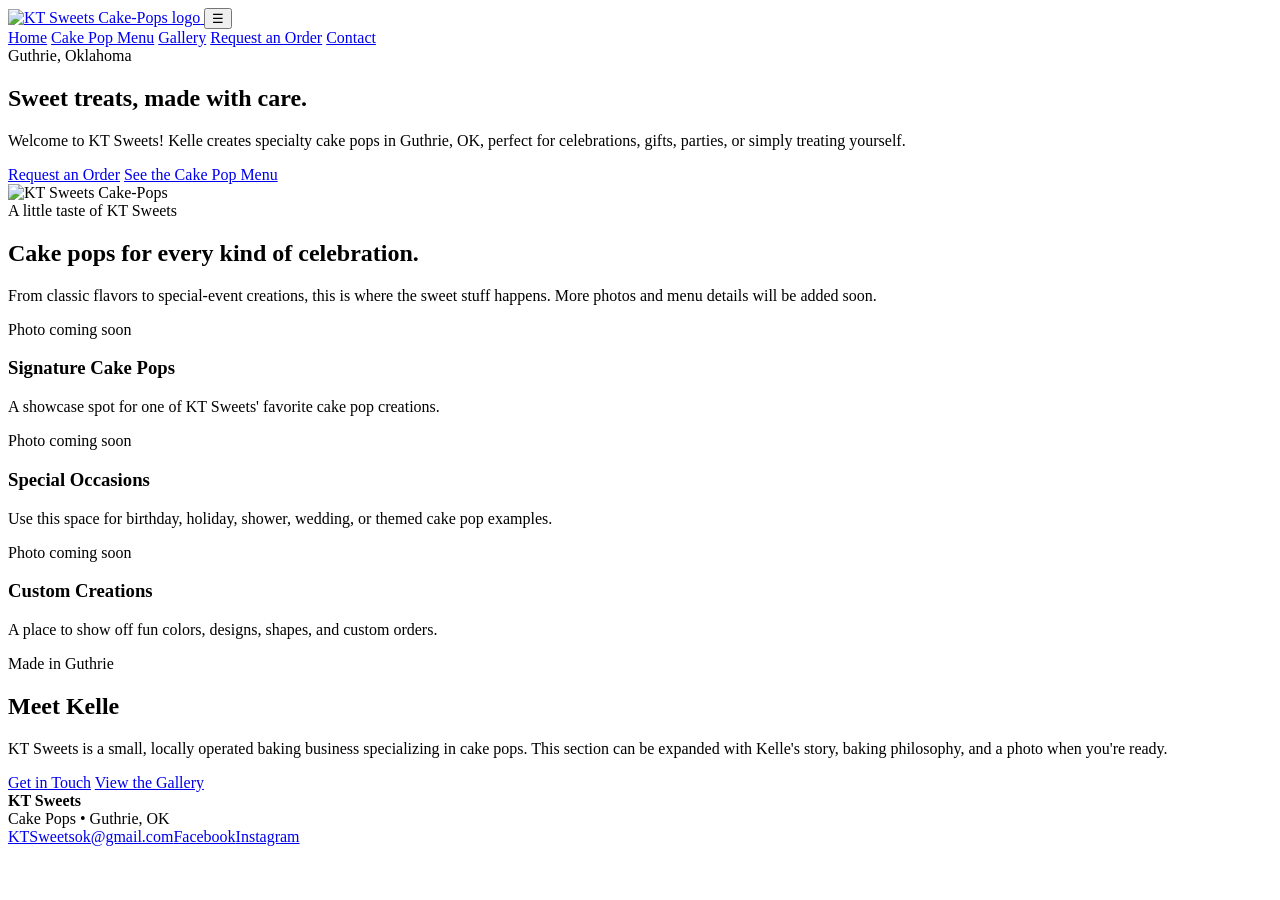
==== index.html @ f4d9c0a3 "Add files via upload" ====
<!doctype html>
<html lang="en">
<head>
<meta charset="utf-8">
<meta name="viewport" content="width=device-width, initial-scale=1">
<title>KT Sweets | Cake Pops in Guthrie, OK</title>
<meta name="description" content="KT Sweets is a small cake pop business in Guthrie, Oklahoma, operated by Kelle.">
<link rel="icon" href="assets/kt-sweets-logo.png">
<link rel="stylesheet" href="css/style.css">
</head>
<body>
<header>
  <div class="container nav">
    <a class="brand" href="index.html" aria-label="KT Sweets home">
      <img src="assets/kt-sweets-logo.png" alt="KT Sweets Cake-Pops logo">
    </a>
    <button class="menu-toggle" aria-label="Open navigation" aria-expanded="false">☰</button>
    <nav class="nav-links" aria-label="Main navigation">
      <a class="active" href="index.html">Home</a>
      <a href="menu.html">Cake Pop Menu</a>
      <a href="gallery.html">Gallery</a>
      <a href="order.html">Request an Order</a>
      <a href="contact.html">Contact</a>
    </nav>
  </div>
</header>

<main>
<section class="hero">
  <div class="container hero-grid">
    <div>
      <span class="kicker">Guthrie, Oklahoma</span>
      <h1>Sweet treats, <span class="script">made with care.</span></h1>
      <p>Welcome to KT Sweets! Kelle creates specialty cake pops in Guthrie, OK, perfect for celebrations, gifts, parties, or simply treating yourself.</p>
      <div class="buttons">
        <a class="btn" href="order.html">Request an Order</a>
        <a class="btn secondary" href="menu.html">See the Cake Pop Menu</a>
      </div>
    </div>
    <img class="hero-logo" src="assets/kt-sweets-logo.png" alt="KT Sweets Cake-Pops">
  </div>
</section>

<section class="section">
  <div class="container">
    <div class="section-head">
      <span class="kicker">A little taste of KT Sweets</span>
      <h2>Cake pops for every kind of celebration.</h2>
      <p>From classic flavors to special-event creations, this is where the sweet stuff happens. More photos and menu details will be added soon.</p>
    </div>
    <div class="cards">
      <article class="card">
        <div class="photo-placeholder"><span>Photo coming soon</span></div>
        <h3>Signature Cake Pops</h3>
        <p>A showcase spot for one of KT Sweets' favorite cake pop creations.</p>
      </article>
      <article class="card">
        <div class="photo-placeholder"><span>Photo coming soon</span></div>
        <h3>Special Occasions</h3>
        <p>Use this space for birthday, holiday, shower, wedding, or themed cake pop examples.</p>
      </article>
      <article class="card">
        <div class="photo-placeholder"><span>Photo coming soon</span></div>
        <h3>Custom Creations</h3>
        <p>A place to show off fun colors, designs, shapes, and custom orders.</p>
      </article>
    </div>
  </div>
</section>

<section class="section alt">
  <div class="container">
    <div class="section-head">
      <span class="kicker">Made in Guthrie</span>
      <h2>Meet Kelle</h2>
      <p>KT Sweets is a small, locally operated baking business specializing in cake pops. This section can be expanded with Kelle's story, baking philosophy, and a photo when you're ready.</p>
      <div class="buttons" style="justify-content:center">
        <a class="btn" href="contact.html">Get in Touch</a>
        <a class="btn secondary" href="gallery.html">View the Gallery</a>
      </div>
    </div>
  </div>
</section>
</main>

<footer>
  <div class="container footer-inner">
    <div><strong>KT Sweets</strong><br><span class="small">Cake Pops • Guthrie, OK</span></div>
    <div class="footer-links"><a href="mailto:KTSweetsok@gmail.com">KTSweetsok@gmail.com</a><a href="https://www.facebook.com/profile.php?id=61594094414451" target="_blank" rel="noopener noreferrer">Facebook</a><a href="https://www.instagram.com/ktsweetsok" target="_blank" rel="noopener noreferrer">Instagram</a></div>
  </div>
</footer>
<script src="js/script.js"></script>
</body>
</html>
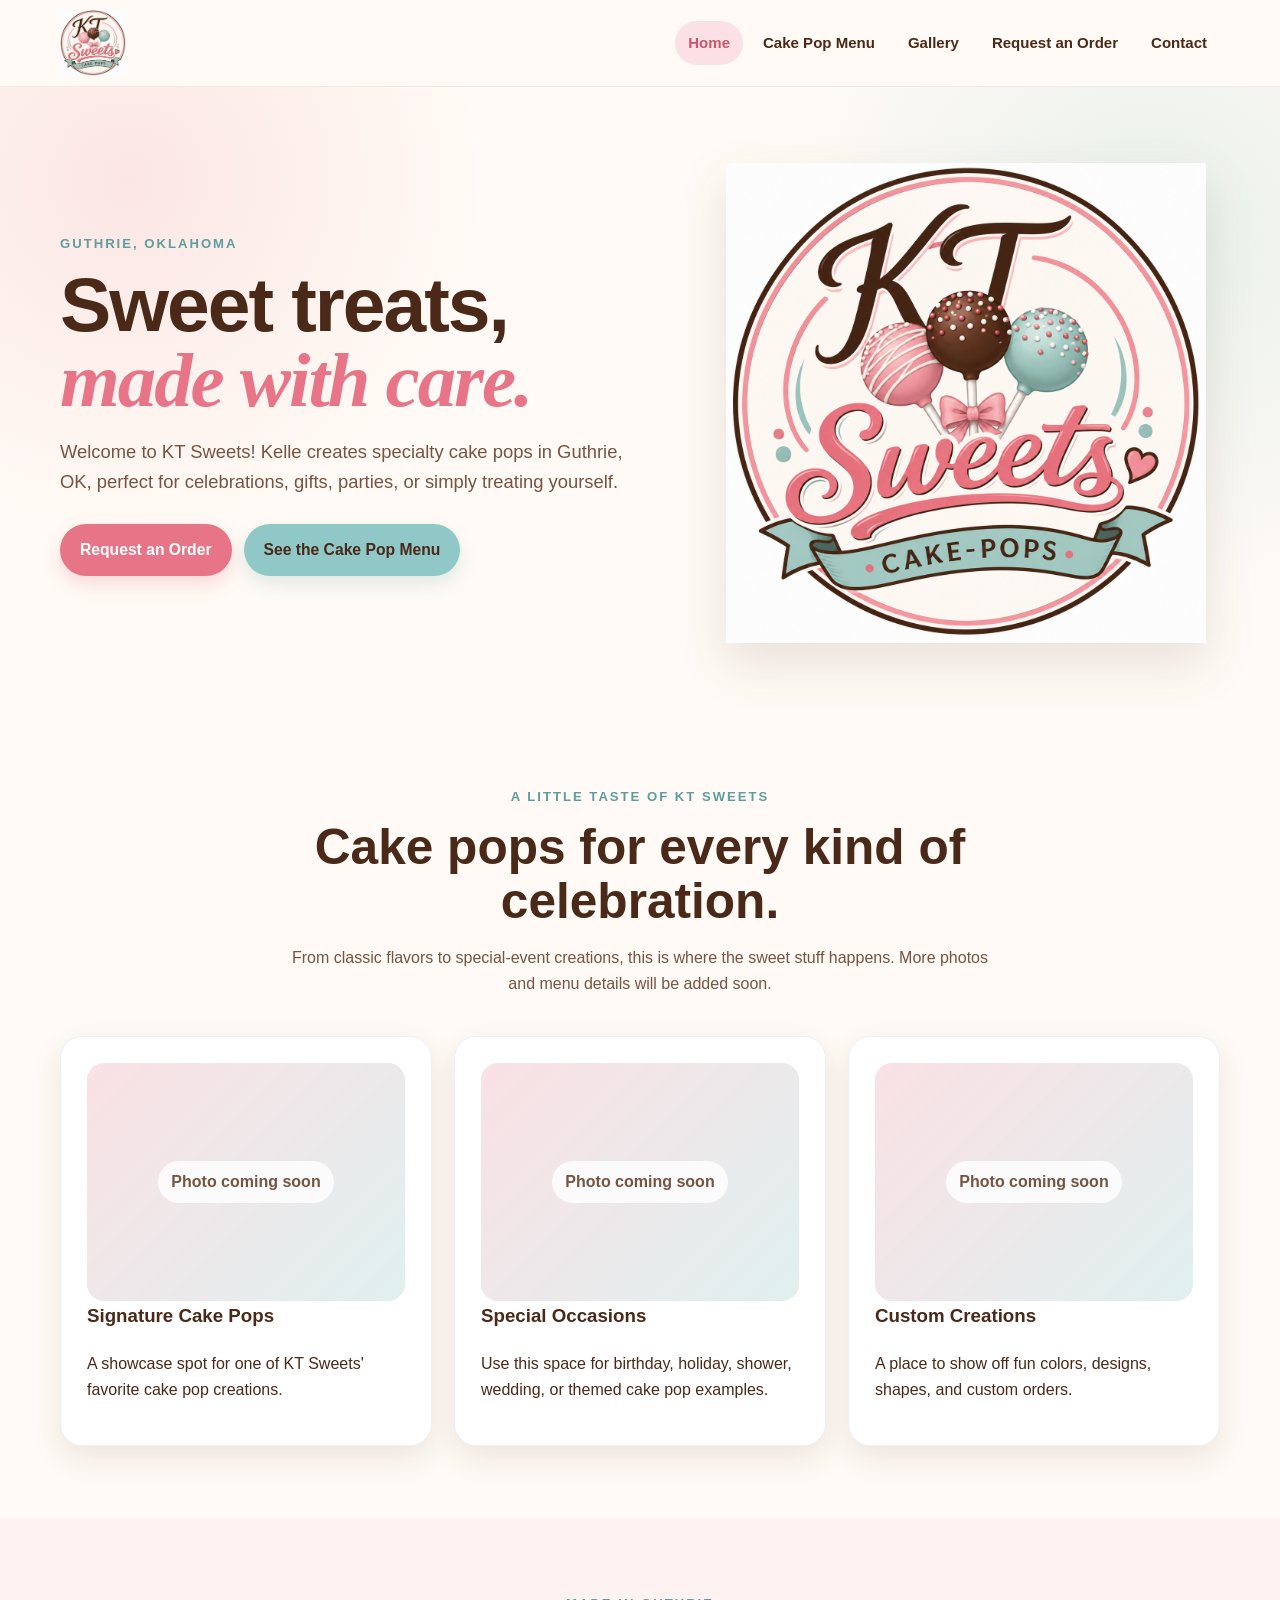
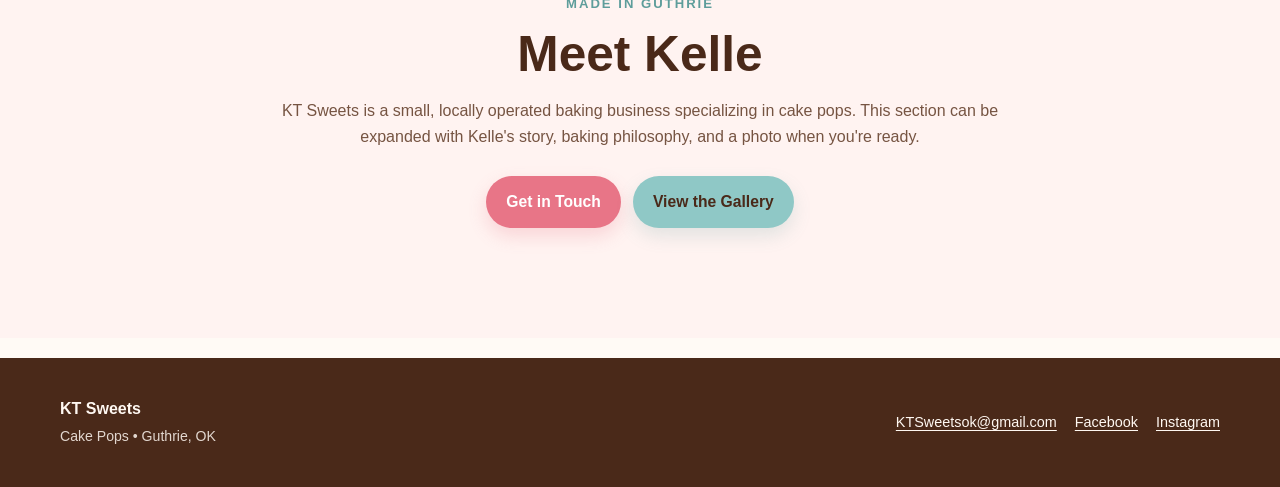
==== commit 5efec156: "Add files via upload" ====
--- a/index.html
+++ b/index.html
@@ -5,14 +5,14 @@
 <meta name="viewport" content="width=device-width, initial-scale=1">
 <title>KT Sweets | Cake Pops in Guthrie, OK</title>
 <meta name="description" content="KT Sweets is a small cake pop business in Guthrie, Oklahoma, operated by Kelle.">
-<link rel="icon" href="assets/kt-sweets-logo.png">
-<link rel="stylesheet" href="css/style.css">
+<link rel="icon" href="kt-sweets-logo.png">
+<link rel="stylesheet" href="style.css">
 </head>
 <body>
 <header>
   <div class="container nav">
     <a class="brand" href="index.html" aria-label="KT Sweets home">
-      <img src="assets/kt-sweets-logo.png" alt="KT Sweets Cake-Pops logo">
+      <img src="kt-sweets-logo.png" alt="KT Sweets Cake-Pops logo">
     </a>
     <button class="menu-toggle" aria-label="Open navigation" aria-expanded="false">☰</button>
     <nav class="nav-links" aria-label="Main navigation">
@@ -37,7 +37,7 @@
         <a class="btn secondary" href="menu.html">See the Cake Pop Menu</a>
       </div>
     </div>
-    <img class="hero-logo" src="assets/kt-sweets-logo.png" alt="KT Sweets Cake-Pops">
+    <img class="hero-logo" src="kt-sweets-logo.png" alt="KT Sweets Cake-Pops">
   </div>
 </section>
 
@@ -89,6 +89,6 @@
     <div class="footer-links"><a href="mailto:KTSweetsok@gmail.com">KTSweetsok@gmail.com</a><a href="https://www.facebook.com/profile.php?id=61594094414451" target="_blank" rel="noopener noreferrer">Facebook</a><a href="https://www.instagram.com/ktsweetsok" target="_blank" rel="noopener noreferrer">Instagram</a></div>
   </div>
 </footer>
-<script src="js/script.js"></script>
+<script src="script.js"></script>
 </body>
 </html>
--- a/style.css
+++ b/style.css
@@ -0,0 +1,533 @@
+
+:root {
+  --pink: #e87587;
+  --pink-dark: #c9566a;
+  --pink-light: #fbe1e5;
+  --teal: #8fc8c6;
+  --teal-dark: #5e9d9b;
+  --cream: #fffaf5;
+  --brown: #4a2919;
+  --brown-soft: #765442;
+  --white: #ffffff;
+  --shadow: 0 12px 30px rgba(74, 41, 25, .10);
+  --radius: 22px;
+  --max: 1160px;
+}
+
+* { box-sizing: border-box; }
+
+html { scroll-behavior: smooth; }
+
+body {
+  margin: 0;
+  font-family: "Trebuchet MS", "Segoe UI", Arial, sans-serif;
+  color: var(--brown);
+  background: var(--cream);
+  line-height: 1.65;
+}
+
+a { color: inherit; }
+
+.container {
+  width: min(calc(100% - 36px), var(--max));
+  margin-inline: auto;
+}
+
+header {
+  position: sticky;
+  top: 0;
+  z-index: 20;
+  background: rgba(255,250,245,.96);
+  backdrop-filter: blur(10px);
+  border-bottom: 1px solid rgba(74,41,25,.08);
+}
+
+.nav {
+  min-height: 86px;
+  display: flex;
+  align-items: center;
+  justify-content: space-between;
+  gap: 24px;
+}
+
+.brand {
+  display: flex;
+  align-items: center;
+  text-decoration: none;
+  font-weight: 900;
+  font-size: 1.2rem;
+}
+
+.brand img {
+  width: 66px;
+  height: 66px;
+  object-fit: contain;
+}
+
+.nav-links {
+  display: flex;
+  align-items: center;
+  gap: 7px;
+  flex-wrap: wrap;
+  justify-content: flex-end;
+}
+
+.nav-links a {
+  text-decoration: none;
+  padding: 10px 13px;
+  border-radius: 999px;
+  font-weight: 700;
+  font-size: .94rem;
+}
+
+.nav-links a:hover,
+.nav-links a.active {
+  background: var(--pink-light);
+  color: var(--pink-dark);
+}
+
+.menu-toggle {
+  display: none;
+  border: 0;
+  background: var(--pink-light);
+  color: var(--brown);
+  border-radius: 12px;
+  padding: 10px 12px;
+  font-size: 1.3rem;
+}
+
+.hero {
+  padding: 76px 0 68px;
+  background:
+    radial-gradient(circle at 10% 15%, rgba(232,117,135,.15), transparent 28%),
+    radial-gradient(circle at 90% 25%, rgba(143,200,198,.20), transparent 30%),
+    var(--cream);
+}
+
+.hero-grid {
+  display: grid;
+  grid-template-columns: 1.08fr .92fr;
+  align-items: center;
+  gap: 56px;
+}
+
+.hero h1 {
+  margin: 0 0 14px;
+  font-size: clamp(2.5rem, 6vw, 5.3rem);
+  line-height: .98;
+  letter-spacing: -2px;
+}
+
+.script {
+  color: var(--pink);
+  font-family: Georgia, "Times New Roman", serif;
+  font-style: italic;
+}
+
+.kicker {
+  display: inline-block;
+  color: var(--teal-dark);
+  font-weight: 900;
+  text-transform: uppercase;
+  letter-spacing: 2px;
+  font-size: .82rem;
+  margin-bottom: 12px;
+}
+
+.hero p {
+  font-size: 1.15rem;
+  max-width: 650px;
+  color: var(--brown-soft);
+}
+
+.hero-logo {
+  width: min(100%, 480px);
+  display: block;
+  margin-inline: auto;
+  filter: drop-shadow(0 20px 24px rgba(74,41,25,.12));
+}
+
+.buttons {
+  display: flex;
+  gap: 12px;
+  flex-wrap: wrap;
+  margin-top: 26px;
+}
+
+.btn {
+  display: inline-block;
+  text-decoration: none;
+  border: 0;
+  cursor: pointer;
+  padding: 13px 20px;
+  border-radius: 999px;
+  font-weight: 900;
+  font-size: .98rem;
+  background: var(--pink);
+  color: var(--white);
+  box-shadow: 0 8px 18px rgba(232,117,135,.24);
+}
+
+.btn:hover { background: var(--pink-dark); transform: translateY(-1px); }
+
+.btn.secondary {
+  background: var(--teal);
+  color: var(--brown);
+  box-shadow: 0 8px 18px rgba(94,157,155,.18);
+}
+
+.section { padding: 72px 0; }
+
+.section.alt { background: #fff3f1; }
+
+.section-head {
+  text-align: center;
+  max-width: 720px;
+  margin: 0 auto 38px;
+}
+
+.section-head h2,
+.page-title h1 {
+  margin: 0 0 10px;
+  font-size: clamp(2rem, 4vw, 3.1rem);
+  line-height: 1.1;
+}
+
+.section-head p,
+.page-title p {
+  color: var(--brown-soft);
+}
+
+.cards {
+  display: grid;
+  grid-template-columns: repeat(3, 1fr);
+  gap: 22px;
+}
+
+.card {
+  background: var(--white);
+  border: 1px solid rgba(74,41,25,.07);
+  border-radius: var(--radius);
+  box-shadow: var(--shadow);
+  padding: 26px;
+}
+
+.card h3 { margin-top: 0; }
+
+.photo-placeholder {
+  aspect-ratio: 4 / 3;
+  border-radius: 17px;
+  background:
+    linear-gradient(135deg, rgba(232,117,135,.22), rgba(143,200,198,.28)),
+    repeating-linear-gradient(45deg, rgba(255,255,255,.4) 0 10px, transparent 10px 20px);
+  display: grid;
+  place-items: center;
+  text-align: center;
+  padding: 20px;
+  color: var(--brown-soft);
+  font-weight: 800;
+}
+
+.photo-placeholder span {
+  background: rgba(255,255,255,.82);
+  border-radius: 999px;
+  padding: 8px 13px;
+}
+
+.page-title {
+  padding: 72px 0 46px;
+  text-align: center;
+  background:
+    radial-gradient(circle at 50% 0, rgba(232,117,135,.17), transparent 45%),
+    var(--cream);
+}
+
+.menu-grid {
+  display: grid;
+  grid-template-columns: repeat(2, 1fr);
+  gap: 22px;
+}
+
+.menu-list {
+  background: white;
+  border-radius: var(--radius);
+  padding: clamp(24px, 4vw, 34px);
+  box-shadow: var(--shadow);
+  border: 1px solid rgba(74,41,25,.07);
+}
+
+.menu-list.specialty { border-top: 5px solid var(--pink); }
+.menu-list:not(.specialty) { border-top: 5px solid var(--teal); }
+
+.menu-list-head {
+  display: flex;
+  justify-content: space-between;
+  align-items: flex-start;
+  gap: 20px;
+  border-bottom: 1px dashed rgba(74,41,25,.20);
+  padding-bottom: 18px;
+  margin-bottom: 12px;
+}
+
+.menu-list-head h2 { margin: 0; line-height: 1.1; }
+.menu-list-head .kicker { margin-bottom: 6px; }
+
+.menu-price {
+  color: var(--pink-dark);
+  font-weight: 900;
+  white-space: nowrap;
+  font-size: 1.35rem;
+  text-align: right;
+}
+
+.menu-price small {
+  display: block;
+  color: var(--brown-soft);
+  font-size: .75rem;
+  font-weight: 700;
+}
+
+.flavor-list {
+  list-style: none;
+  padding: 0;
+  margin: 0;
+}
+
+.flavor-list li {
+  padding: 10px 2px;
+  border-bottom: 1px solid rgba(74,41,25,.08);
+  font-weight: 700;
+}
+
+.flavor-list li:last-child { border-bottom: 0; }
+
+.flavor-list li::before {
+  content: "•";
+  color: var(--pink);
+  margin-right: 10px;
+}
+
+.menu-cta { margin-top: 52px; margin-bottom: 0; }
+
+.care-card {
+  display: grid;
+  grid-template-columns: .65fr 1.35fr;
+  gap: clamp(28px, 6vw, 70px);
+  align-items: start;
+}
+
+.care-card h2 { margin: 0; font-size: clamp(2rem, 4vw, 3.1rem); line-height: 1.1; }
+
+.care-list {
+  list-style: none;
+  margin: 0;
+  padding: 0;
+  background: white;
+  border-radius: var(--radius);
+  box-shadow: var(--shadow);
+}
+
+.care-list li { padding: 18px 22px; border-bottom: 1px dashed rgba(74,41,25,.16); }
+.care-list li:last-child { border-bottom: 0; }
+}
+
+.notice {
+  background: #e8f6f4;
+  border-left: 5px solid var(--teal-dark);
+  padding: 18px 20px;
+  border-radius: 14px;
+  margin-bottom: 28px;
+}
+
+.order-process-section { padding-bottom: 58px; }
+
+.process-steps {
+  list-style: none;
+  padding: 0;
+  margin: 0;
+  display: grid;
+  grid-template-columns: repeat(4, 1fr);
+  gap: 18px;
+  counter-reset: order-step;
+}
+
+.process-steps li {
+  background: var(--white);
+  border: 1px solid rgba(74,41,25,.07);
+  border-radius: var(--radius);
+  box-shadow: var(--shadow);
+  padding: 24px;
+}
+
+.step-number {
+  width: 42px;
+  height: 42px;
+  display: grid;
+  place-items: center;
+  margin-bottom: 18px;
+  border-radius: 50%;
+  background: var(--pink-light);
+  color: var(--pink-dark);
+  font-weight: 900;
+  font-size: 1.1rem;
+}
+
+.process-steps h3 { margin: 0 0 8px; }
+.process-steps p { margin: 0; color: var(--brown-soft); }
+
+.form-wrap {
+  max-width: 820px;
+  margin: 0 auto;
+  background: white;
+  border-radius: var(--radius);
+  box-shadow: var(--shadow);
+  padding: clamp(22px, 5vw, 42px);
+}
+
+.form-grid {
+  display: grid;
+  grid-template-columns: 1fr 1fr;
+  gap: 18px;
+}
+
+.field { display: flex; flex-direction: column; gap: 7px; }
+.field.full { grid-column: 1 / -1; }
+
+label { font-weight: 800; }
+
+input, textarea, select {
+  width: 100%;
+  border: 1px solid rgba(74,41,25,.20);
+  border-radius: 13px;
+  padding: 12px 14px;
+  font: inherit;
+  color: var(--brown);
+  background: #fffdfa;
+}
+
+textarea { min-height: 145px; resize: vertical; }
+
+input:focus, textarea:focus, select:focus {
+  outline: 3px solid rgba(232,117,135,.20);
+  border-color: var(--pink);
+}
+
+.gallery {
+  columns: 3 260px;
+  column-gap: 20px;
+}
+
+.gallery-item {
+  break-inside: avoid;
+  margin: 0 0 20px;
+  overflow: hidden;
+  background: var(--white);
+  border: 1px solid rgba(74,41,25,.07);
+  border-radius: 18px;
+  box-shadow: var(--shadow);
+}
+
+.gallery-item img {
+  width: 100%;
+  height: auto;
+  display: block;
+}
+
+.contact-grid {
+  display: grid;
+  grid-template-columns: .9fr 1.1fr;
+  gap: 24px;
+  align-items: start;
+}
+
+.info-list {
+  list-style: none;
+  padding: 0;
+  margin: 0;
+}
+
+.info-list li {
+  padding: 13px 0;
+  border-bottom: 1px dashed rgba(74,41,25,.16);
+}
+
+.socials {
+  display: flex;
+  flex-wrap: wrap;
+  gap: 10px;
+  margin-top: 20px;
+}
+
+.socials a {
+  text-decoration: none;
+  background: var(--teal);
+  padding: 9px 13px;
+  border-radius: 999px;
+  font-weight: 800;
+}
+
+footer {
+  background: var(--brown);
+  color: #fff8f2;
+  padding: 38px 0;
+  margin-top: 20px;
+}
+
+.footer-inner {
+  display: flex;
+  justify-content: space-between;
+  gap: 20px;
+  align-items: center;
+}
+
+.small { font-size: .88rem; opacity: .84; }
+
+.footer-links {
+  display: flex;
+  flex-wrap: wrap;
+  justify-content: flex-end;
+  gap: 10px 18px;
+  font-size: .9rem;
+}
+
+.footer-links a { color: #fff8f2; text-underline-offset: 3px; }
+.footer-links a:hover { color: var(--teal); }
+
+@media (max-width: 820px) {
+  .nav { min-height: 74px; }
+  .brand img { width: 56px; height: 56px; }
+  .menu-toggle { display: block; }
+  .nav-links {
+    display: none;
+    position: absolute;
+    left: 18px;
+    right: 18px;
+    top: 78px;
+    background: white;
+    padding: 12px;
+    border-radius: 18px;
+    box-shadow: var(--shadow);
+    flex-direction: column;
+    align-items: stretch;
+  }
+  .nav-links.open { display: flex; }
+  .nav-links a { text-align: center; }
+  .hero-grid, .contact-grid, .care-card { grid-template-columns: 1fr; }
+  .hero { padding-top: 48px; }
+  .hero-logo { max-width: 360px; order: -1; }
+  .cards, .menu-grid { grid-template-columns: 1fr; }
+  .process-steps { grid-template-columns: repeat(2, 1fr); }
+  .form-grid { grid-template-columns: 1fr; }
+  .field.full { grid-column: auto; }
+  .footer-inner { flex-direction: column; text-align: center; }
+  .footer-links { justify-content: center; }
+}
+
+@media (max-width: 460px) {
+  .container { width: min(calc(100% - 26px), var(--max)); }
+  .section { padding: 52px 0; }
+  .hero h1 { letter-spacing: -1px; }
+  .menu-list-head { flex-direction: column; }
+  .menu-price { text-align: left; }
+  .process-steps { grid-template-columns: 1fr; }
+}
